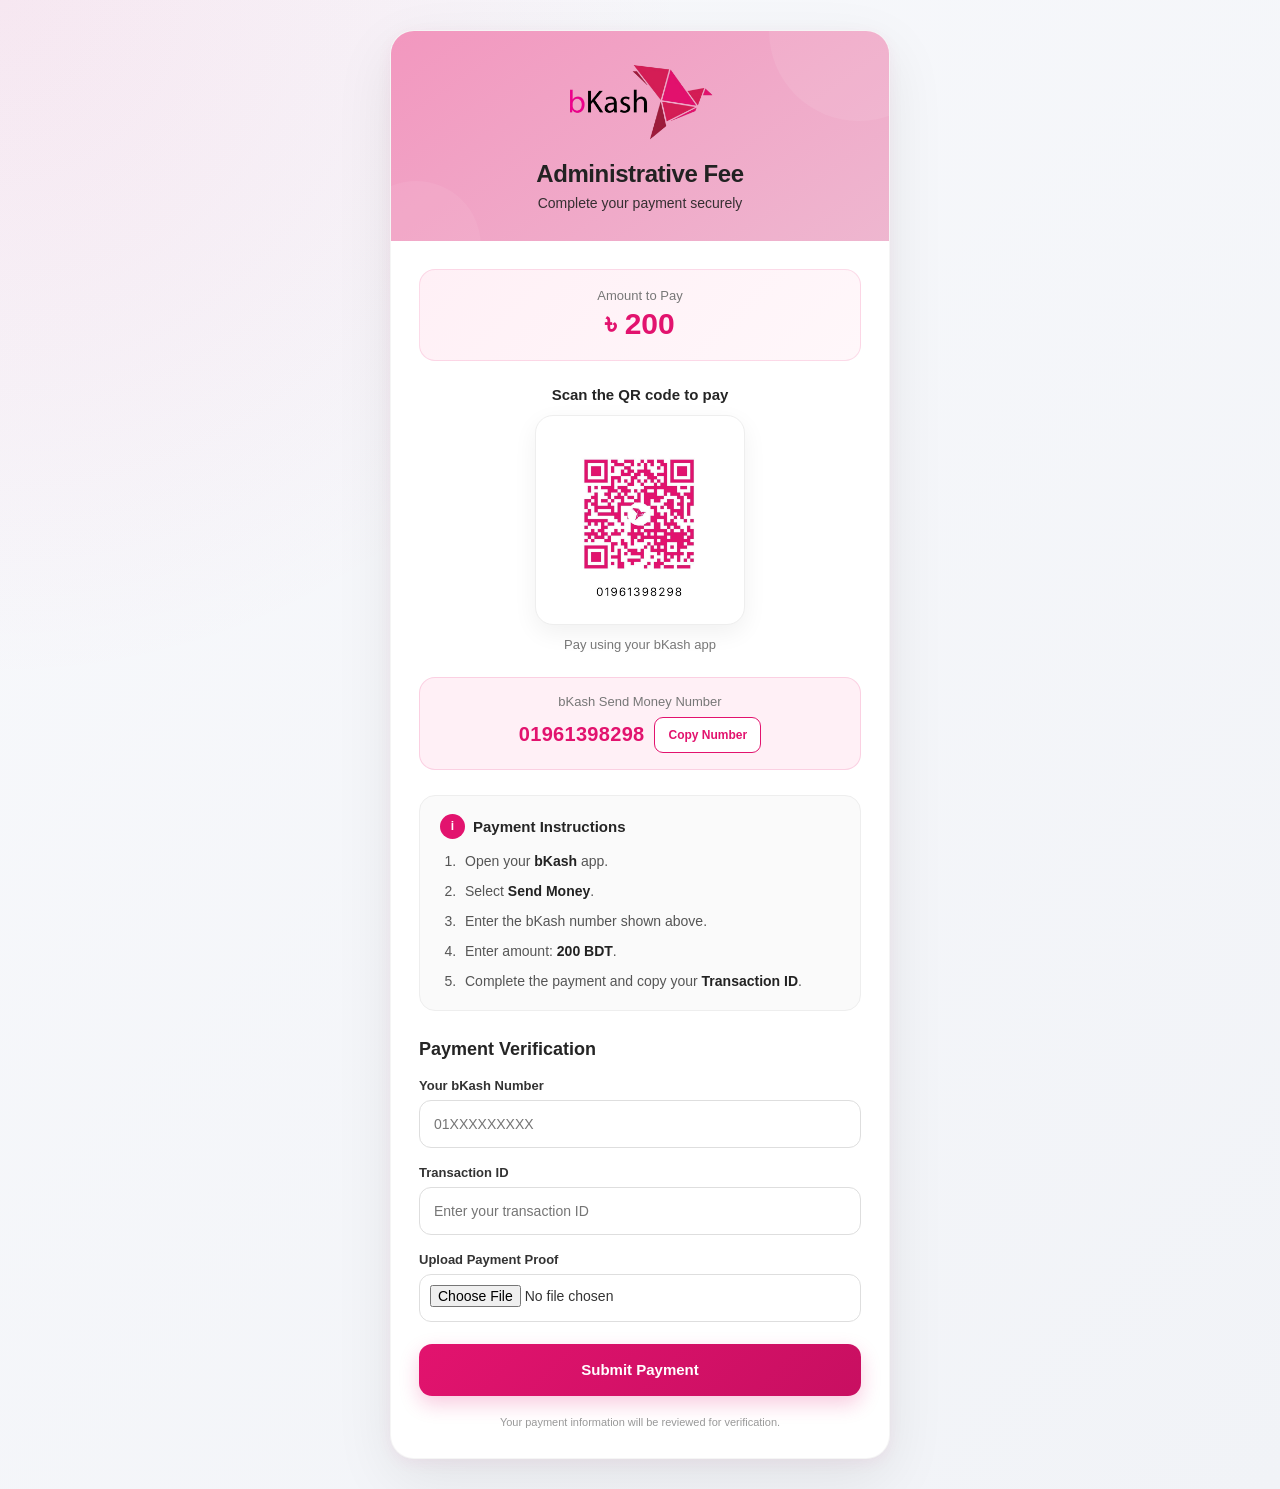
==== thankyou.html @ 6f2b50fd "Add files via upload" ====
<!DOCTYPE html>
<html lang="en">

<head>
<meta charset="UTF-8">
<meta name="viewport" content="width=device-width, initial-scale=1.0">
<meta name="theme-color" content="#e2136e">

<title>bKash Payment | Administrative Fee</title>

<style>

* {
  box-sizing: border-box;
  margin: 0;
  padding: 0;
}

body {
  font-family: "Segoe UI", Inter, Arial, sans-serif;
  min-height: 100vh;

  background:
    radial-gradient(
      circle at top left,
      rgba(226, 19, 110, 0.08),
      transparent 35%
    ),
    linear-gradient(
      135deg,
      #f8f9fc,
      #f1f3f7
    );

  color: #252525;
  padding: 30px 15px;
}


/* =========================
   MAIN CARD
========================= */

.container {
  width: 100%;
  max-width: 500px;
  margin: 0 auto;

  background: #ffffff;

  border-radius: 24px;
  overflow: hidden;

  box-shadow:
    0 20px 60px rgba(0, 0, 0, 0.08),
    0 4px 15px rgba(226, 19, 110, 0.05);

  border: 1px solid rgba(0, 0, 0, 0.04);
}


/* =========================
   HEADER
========================= */

.header {
  position: relative;

  text-align: center;

  padding: 32px 20px 30px;

  background:
    linear-gradient(
      145deg,
      #e2136d70,
      #c80f624d
    );

  color: #ffffff;

  overflow: hidden;
}


.header::before {
  content: "";

  position: absolute;

  width: 180px;
  height: 180px;

  border-radius: 50%;

  background:
    rgba(255, 255, 255, 0.08);

  top: -90px;
  right: -60px;
}


.header::after {
  content: "";

  position: absolute;

  width: 130px;
  height: 130px;

  border-radius: 50%;

  background:
    rgba(255, 255, 255, 0.06);

  bottom: -70px;
  left: -40px;
}


/* =========================
   LOGO
========================= */

.logo-wrapper {
  position: relative;

  z-index: 2;

  width: 150px;
  height: auto;

  margin: 0 auto 18px;

  display: flex;

  justify-content: center;
  align-items: center;

  background: transparent;
}


.header img {
  display: block;

  width: 150px;
  max-width: 100%;

  height: auto;

  object-fit: contain;

  background: transparent;
}


/* =========================
   HEADER TEXT
========================= */

.header h1 {
  position: relative;

  z-index: 2;

  font-size: 24px;

  font-weight: 700;

  letter-spacing: -0.4px;

  color: #222;
}


.header p {
  position: relative;

  z-index: 2;

  margin-top: 7px;

  font-size: 14px;

  opacity: 0.9;

  color: #222;
}


/* =========================
   CONTENT
========================= */

.content {
  padding: 28px;
}


/* =========================
   AMOUNT
========================= */

.amount-box {
  background:
    linear-gradient(
      135deg,
      #fff0f6,
      #fff7fa
    );

  border: 1px solid
    rgba(226, 19, 110, 0.12);

  border-radius: 16px;

  padding: 18px;

  text-align: center;

  margin-bottom: 25px;
}


.amount-label {
  display: block;

  color: #777;

  font-size: 13px;

  margin-bottom: 4px;
}


.amount {
  color: #e2136e;

  font-size: 30px;

  font-weight: 800;
}


/* =========================
   QR SECTION
========================= */

.qr-section {
  text-align: center;

  margin-bottom: 25px;
}


.qr-title {
  font-size: 15px;

  font-weight: 700;

  margin-bottom: 12px;
}


.qr-box {
  display: inline-flex;

  padding: 14px;

  background: #ffffff;

  border: 1px solid #eeeeee;

  border-radius: 18px;

  box-shadow:
    0 8px 25px rgba(0, 0, 0, 0.06);
}


.qr-box img {
  width: 180px;
  height: 180px;

  object-fit: contain;

  border-radius: 8px;
}


.qr-note {
  margin-top: 12px;

  font-size: 13px;

  color: #777;
}


/* =========================
   BKASH NUMBER SECTION
========================= */

.payment-number-box {
  background: #fff0f6;

  border: 1px solid
    rgba(226, 19, 110, 0.14);

  border-radius: 16px;

  padding: 16px;

  margin-bottom: 25px;

  text-align: center;
}


.payment-number-label {
  display: block;

  font-size: 13px;

  color: #777;

  margin-bottom: 8px;
}


.payment-number-row {
  display: flex;

  align-items: center;

  justify-content: center;

  gap: 10px;

  flex-wrap: wrap;
}


.payment-number {
  font-size: 20px;

  font-weight: 800;

  color: #e2136e;

  letter-spacing: 0.3px;
}


.copy-btn {
  width: auto;

  min-height: 36px;

  margin: 0;

  padding: 7px 13px;

  border: 1px solid #e2136e;

  border-radius: 9px;

  background: #ffffff;

  color: #e2136e;

  font-size: 12px;

  font-weight: 700;

  font-family: inherit;

  cursor: pointer;

  box-shadow: none;

  transition: all 0.2s ease;
}


.copy-btn:hover {
  transform: none;

  background: #e2136e;

  color: #ffffff;

  box-shadow: none;
}


.copy-btn:active {
  transform: scale(0.97);
}


/* =========================
   INSTRUCTIONS
========================= */

.instructions {
  background: #fafafa;

  border: 1px solid #eeeeee;

  border-radius: 16px;

  padding: 18px 18px 18px 20px;

  margin-bottom: 28px;
}


.instructions-title {
  display: flex;

  align-items: center;

  gap: 8px;

  font-weight: 700;

  font-size: 15px;

  margin-bottom: 12px;
}


.instructions-title span {
  width: 25px;
  height: 25px;

  background: #e2136e;

  color: #ffffff;

  border-radius: 50%;

  display: flex;

  align-items: center;
  justify-content: center;

  font-size: 12px;

  flex-shrink: 0;
}


.instructions ol {
  padding-left: 20px;
}


.instructions li {
  padding-left: 5px;

  margin-bottom: 9px;

  color: #555;

  font-size: 14px;

  line-height: 1.5;
}


.instructions li:last-child {
  margin-bottom: 0;
}


.instructions b {
  color: #222;
}


/* =========================
   FORM
========================= */

.form-title {
  font-size: 18px;

  font-weight: 750;

  margin-bottom: 18px;
}


.form-group {
  margin-bottom: 17px;
}


label {
  display: block;

  font-size: 13px;

  font-weight: 650;

  margin-bottom: 7px;

  color: #333;
}


input[type="text"],
input[type="file"] {
  width: 100%;

  min-height: 48px;

  padding: 12px 14px;

  border: 1px solid #dedede;

  border-radius: 12px;

  background: #ffffff;

  font-family: inherit;

  font-size: 14px;

  color: #333;

  outline: none;

  transition: 0.2s ease;
}


input[type="text"]:focus,
input[type="file"]:focus {
  border-color: #e2136e;

  box-shadow:
    0 0 0 4px
    rgba(226, 19, 110, 0.08);
}


input[type="file"] {
  padding: 10px;

  cursor: pointer;
}


/* =========================
   SUBMIT BUTTON
========================= */

button {
  width: 100%;

  min-height: 52px;

  margin-top: 5px;

  border: none;

  border-radius: 13px;

  background:
    linear-gradient(
      135deg,
      #e2136e,
      #c80f61
    );

  color: #ffffff;

  font-size: 15px;

  font-weight: 700;

  font-family: inherit;

  cursor: pointer;

  box-shadow:
    0 8px 20px
    rgba(226, 19, 110, 0.22);

  transition: all 0.2s ease;
}


button:hover {
  transform: translateY(-1px);

  box-shadow:
    0 12px 25px
    rgba(226, 19, 110, 0.28);
}


button:active {
  transform: translateY(0);
}


/* =========================
   FOOTER
========================= */

.footer-note {
  text-align: center;

  margin-top: 18px;

  font-size: 11px;

  color: #999;

  line-height: 1.5;
}


/* =========================
   SUCCESS SCREEN
========================= */

.success-screen {
  position: fixed;

  inset: 0;

  z-index: 999;

  background:
    rgba(255, 255, 255, 0.98);

  display: none;

  flex-direction: column;

  justify-content: center;

  align-items: center;

  text-align: center;

  padding: 25px;
}


.success-card {
  max-width: 480px;

  width: 100%;

  padding: 45px 25px;
}


/* =========================
   LOADER
========================= */

.loader {
  width: 52px;
  height: 52px;

  border: 4px solid #f5d6e4;

  border-top-color: #e2136e;

  border-radius: 50%;

  animation:
    spin 0.8s linear infinite;

  margin: 0 auto;
}


.loading-text {
  margin-top: 18px;

  color: #666;

  font-size: 14px;
}


@keyframes spin {

  to {
    transform: rotate(360deg);
  }

}


/* =========================
   SUCCESS CHECK
========================= */

.check-circle {
  width: 105px;
  height: 105px;

  margin: 0 auto 22px;

  border-radius: 50%;

  background: #eafaf1;

  display: flex;

  align-items: center;
  justify-content: center;

  animation:
    pop 0.4s ease;
}


.checkmark {
  width: 65px;
  height: 65px;

  stroke: #2ecc71;

  stroke-width: 4;

  stroke-linecap: round;

  stroke-linejoin: round;

  fill: none;

  stroke-dasharray: 100;

  stroke-dashoffset: 100;

  animation:
    draw 0.7s 0.2s forwards;
}


@keyframes draw {

  to {
    stroke-dashoffset: 0;
  }

}


@keyframes pop {

  0% {
    transform: scale(0.7);

    opacity: 0;
  }

  100% {
    transform: scale(1);

    opacity: 1;
  }

}


.success-title {
  font-size: 23px;

  font-weight: 750;

  color: #222;

  margin-bottom: 12px;
}


.success-text {
  font-size: 14px;

  line-height: 1.7;

  color: #666;

  max-width: 400px;

  margin: 0 auto;
}


/* =========================
   MOBILE
========================= */

@media (max-width: 520px) {

  body {
    padding: 12px;
  }


  .container {
    border-radius: 20px;
  }


  .header {
    padding: 28px 18px 25px;
  }


  .logo-wrapper {
    width: 135px;
  }


  .header img {
    width: 135px;
  }


  .header h1 {
    font-size: 22px;
  }


  .content {
    padding: 21px 18px;
  }


  .qr-box img {
    width: 165px;
    height: 165px;
  }


  .amount {
    font-size: 27px;
  }


  .payment-number {
    font-size: 18px;
  }

}

</style>

</head>


<body>


<!-- =========================
     MAIN PAYMENT CARD
========================= -->

<div
  class="container"
  id="mainContent"
>


  <!-- HEADER -->

  <div class="header">

    <div class="logo-wrapper">

      <img
        src="assets/bkash-logo.png"
        alt="bKash Logo"
      >

    </div>


    <h1>
      Administrative Fee
    </h1>


    <p>
      Complete your payment securely
    </p>

  </div>



  <!-- CONTENT -->

  <div class="content">


    <!-- AMOUNT -->

    <div class="amount-box">

      <span class="amount-label">
        Amount to Pay
      </span>

      <div class="amount">
        ৳ 200
      </div>

    </div>



    <!-- QR PAYMENT -->

    <div class="qr-section">

      <div class="qr-title">
        Scan the QR code to pay
      </div>


      <div class="qr-box">

        <img
          src="assets/OR.jpeg"
          alt="bKash Payment QR Code"
        >

      </div>


      <div class="qr-note">
        Pay using your bKash app
      </div>

    </div>



    <!-- BKASH NUMBER -->

    <div class="payment-number-box">

      <span class="payment-number-label">
        bKash Send Money Number
      </span>


      <div class="payment-number-row">

        <span
          class="payment-number"
          id="bkashPaymentNumber"
        >
          01961398298
        </span>


        <button
          type="button"
          class="copy-btn"
          onclick="copyBkashNumber()"
        >
          Copy Number
        </button>

      </div>

    </div>



    <!-- PAYMENT INSTRUCTIONS -->

    <div class="instructions">

      <div class="instructions-title">

        <span>
          i
        </span>

        Payment Instructions

      </div>


      <ol>

        <li>
          Open your <b>bKash</b> app.
        </li>


        <li>
          Select <b>Send Money</b>.
        </li>


        <li>
          Enter the bKash number shown above.
        </li>


        <li>
          Enter amount:
          <b>200 BDT</b>.
        </li>


        <li>
          Complete the payment and copy your
          <b>Transaction ID</b>.
        </li>

      </ol>

    </div>



    <!-- PAYMENT FORM -->

    <div class="form-title">
      Payment Verification
    </div>


    <form id="paymentForm">


      <!-- bKash Number -->

      <div class="form-group">

        <label for="bkashNumber">
          Your bKash Number
        </label>


        <input
          type="text"
          id="bkashNumber"
          placeholder="01XXXXXXXXX"
          inputmode="numeric"
          required
        >

      </div>



      <!-- Transaction ID -->

      <div class="form-group">

        <label for="transactionId">
          Transaction ID
        </label>


        <input
          type="text"
          id="transactionId"
          placeholder="Enter your transaction ID"
          required
        >

      </div>



      <!-- Payment Proof -->

      <div class="form-group">

        <label for="paymentProof">
          Upload Payment Proof
        </label>


        <input
          type="file"
          id="paymentProof"
          accept="image/*"
          required
        >

      </div>



      <!-- Submit -->

      <button type="submit">
        Submit Payment
      </button>


    </form>



    <div class="footer-note">
      Your payment information will be reviewed for verification.
    </div>


  </div>

</div>



<!-- =========================
     SUCCESS SCREEN
========================= -->

<div
  class="success-screen"
  id="successScreen"
>

  <div class="success-card">


    <!-- LOADING -->

    <div id="loadingContent">

      <div class="loader"></div>


      <div class="loading-text">
        Processing your payment information...
      </div>

    </div>



    <!-- SUCCESS -->

    <div
      id="successContent"
      style="display:none;"
    >

      <div class="check-circle">

        <svg
          class="checkmark"
          viewBox="0 0 52 52"
        >

          <path
            d="M14 27 L22 35 L38 18"
          ></path>

        </svg>

      </div>


      <div class="success-title">
        Payment Submitted
      </div>


      <div class="success-text">

        We are confirming your payment.

        <br><br>

        Once your submission is verified,
        our team will review your details and send your confirmed schedule along with access links for the online interview.

      </div>

    </div>

  </div>

</div>



<!-- =========================
     JAVASCRIPT
========================= -->

<script>


/* =========================
   ELEMENTS
========================= */

const form =
  document.getElementById(
    "paymentForm"
  );


const successScreen =
  document.getElementById(
    "successScreen"
  );


const loadingContent =
  document.getElementById(
    "loadingContent"
  );


const successContent =
  document.getElementById(
    "successContent"
  );



/* =========================
   COPY BKASH NUMBER
========================= */

function copyBkashNumber() {

  const number =
    document
      .getElementById(
        "bkashPaymentNumber"
      )
      .textContent
      .trim();


  const button =
    document.querySelector(
      ".copy-btn"
    );


  navigator.clipboard
    .writeText(number)
    .then(function() {

      button.textContent =
        "Copied!";


      setTimeout(
        function() {

          button.textContent =
            "Copy Number";

        },
        1500
      );

    })
    .catch(function() {

      /* Fallback for older browsers */

      const tempInput =
        document.createElement(
          "input"
        );


      tempInput.value =
        number;


      document.body.appendChild(
        tempInput
      );


      tempInput.select();


      document.execCommand(
        "copy"
      );


      document.body.removeChild(
        tempInput
      );


      button.textContent =
        "Copied!";


      setTimeout(
        function() {

          button.textContent =
            "Copy Number";

        },
        1500
      );

    });

}



/* =========================
   PAYMENT FORM
========================= */

form.addEventListener(
  "submit",
  function(e) {

    e.preventDefault();


    /* Show fullscreen screen */

    successScreen.style.display =
      "flex";


    /* Show loading */

    loadingContent.style.display =
      "block";


    successContent.style.display =
      "none";


    /* Simulated processing */

    setTimeout(
      function() {

        loadingContent.style.display =
          "none";


        successContent.style.display =
          "block";

      },
      2000
    );

  }
);

</script>


</body>

</html>
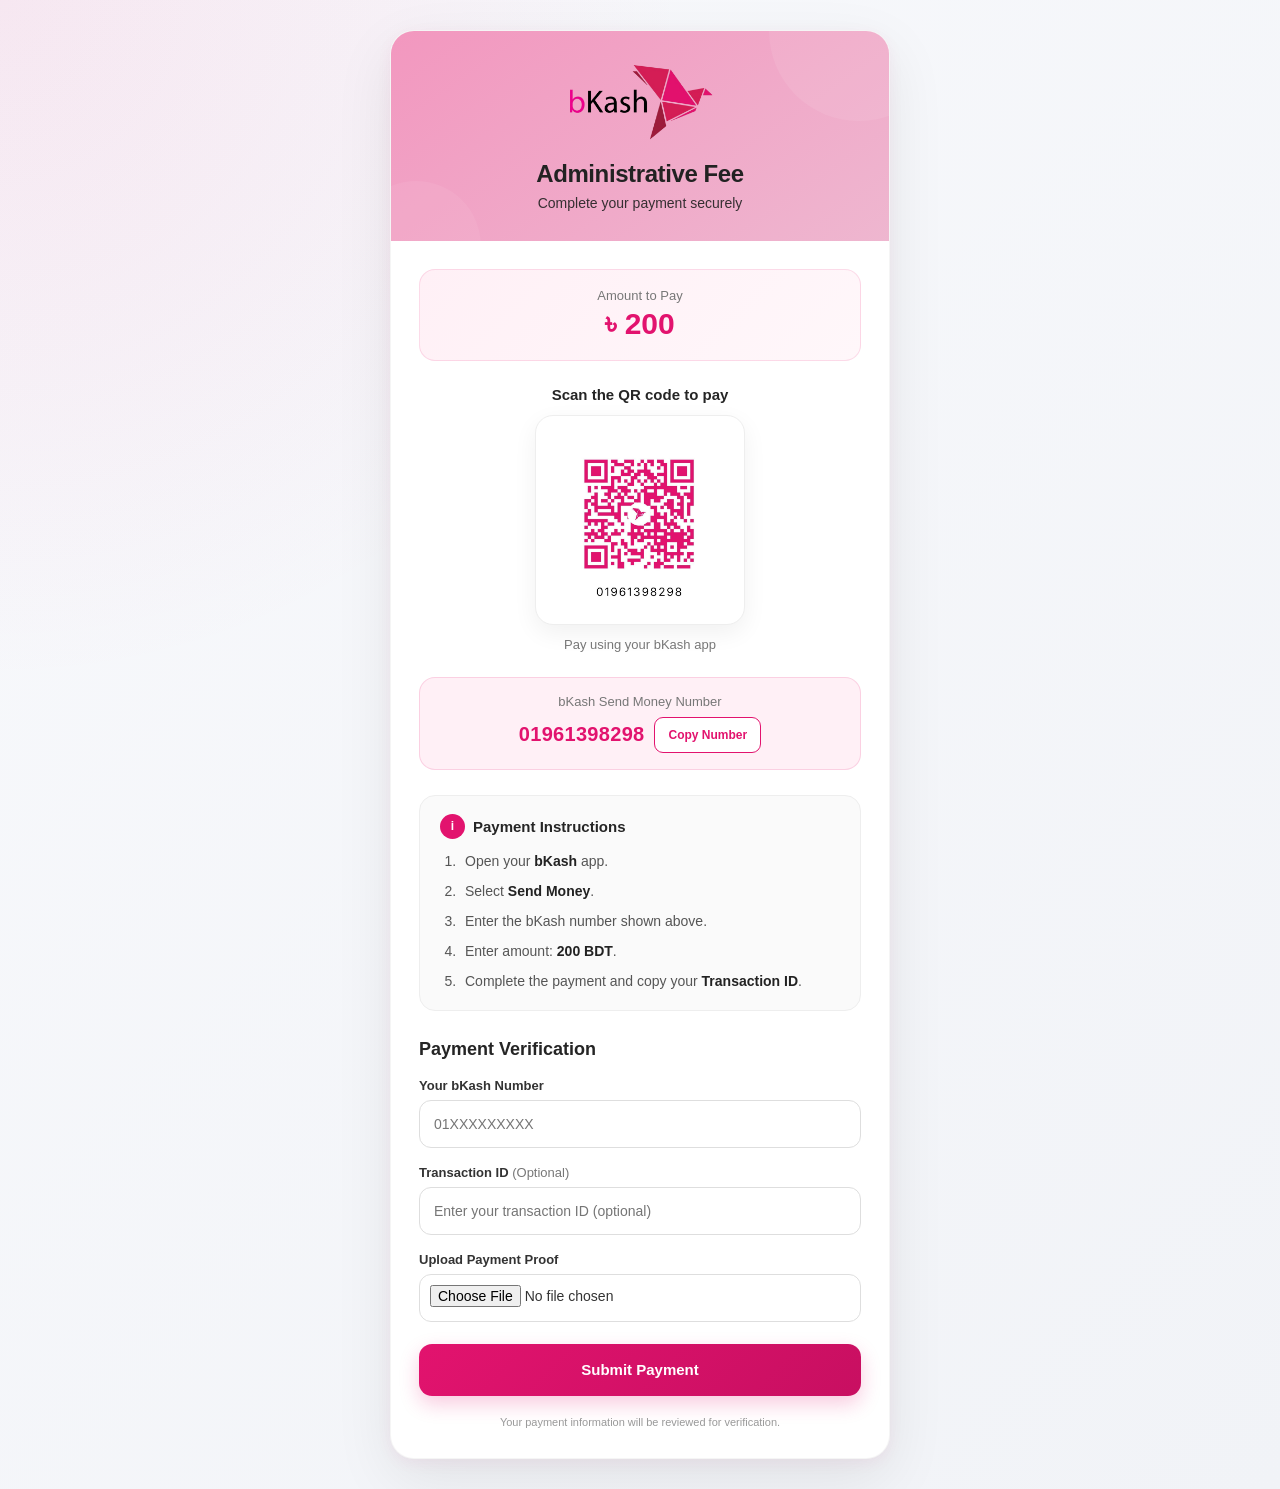
==== commit c6cc3f94: "Update thankyou.html" ====
--- a/thankyou.html
+++ b/thankyou.html
@@ -5,6 +5,9 @@
 <meta charset="UTF-8">
 <meta name="viewport" content="width=device-width, initial-scale=1.0">
 <meta name="theme-color" content="#e2136e">
+
+<!-- Favicon -->
+<link rel="icon" type="image/png" href="assets/bkash-logo.png">
 
 <title>bKash Payment | Administrative Fee</title>
 
@@ -1069,15 +1072,14 @@
       <div class="form-group">
 
         <label for="transactionId">
-          Transaction ID
+          Transaction ID <span style="font-weight: 400; color: #777;">(Optional)</span>
         </label>
 
 
         <input
           type="text"
           id="transactionId"
-          placeholder="Enter your transaction ID"
-          required
+          placeholder="Enter your transaction ID (optional)"
         >
 
       </div>
@@ -1379,4 +1381,4 @@
 
 </body>
 
-</html>+</html>
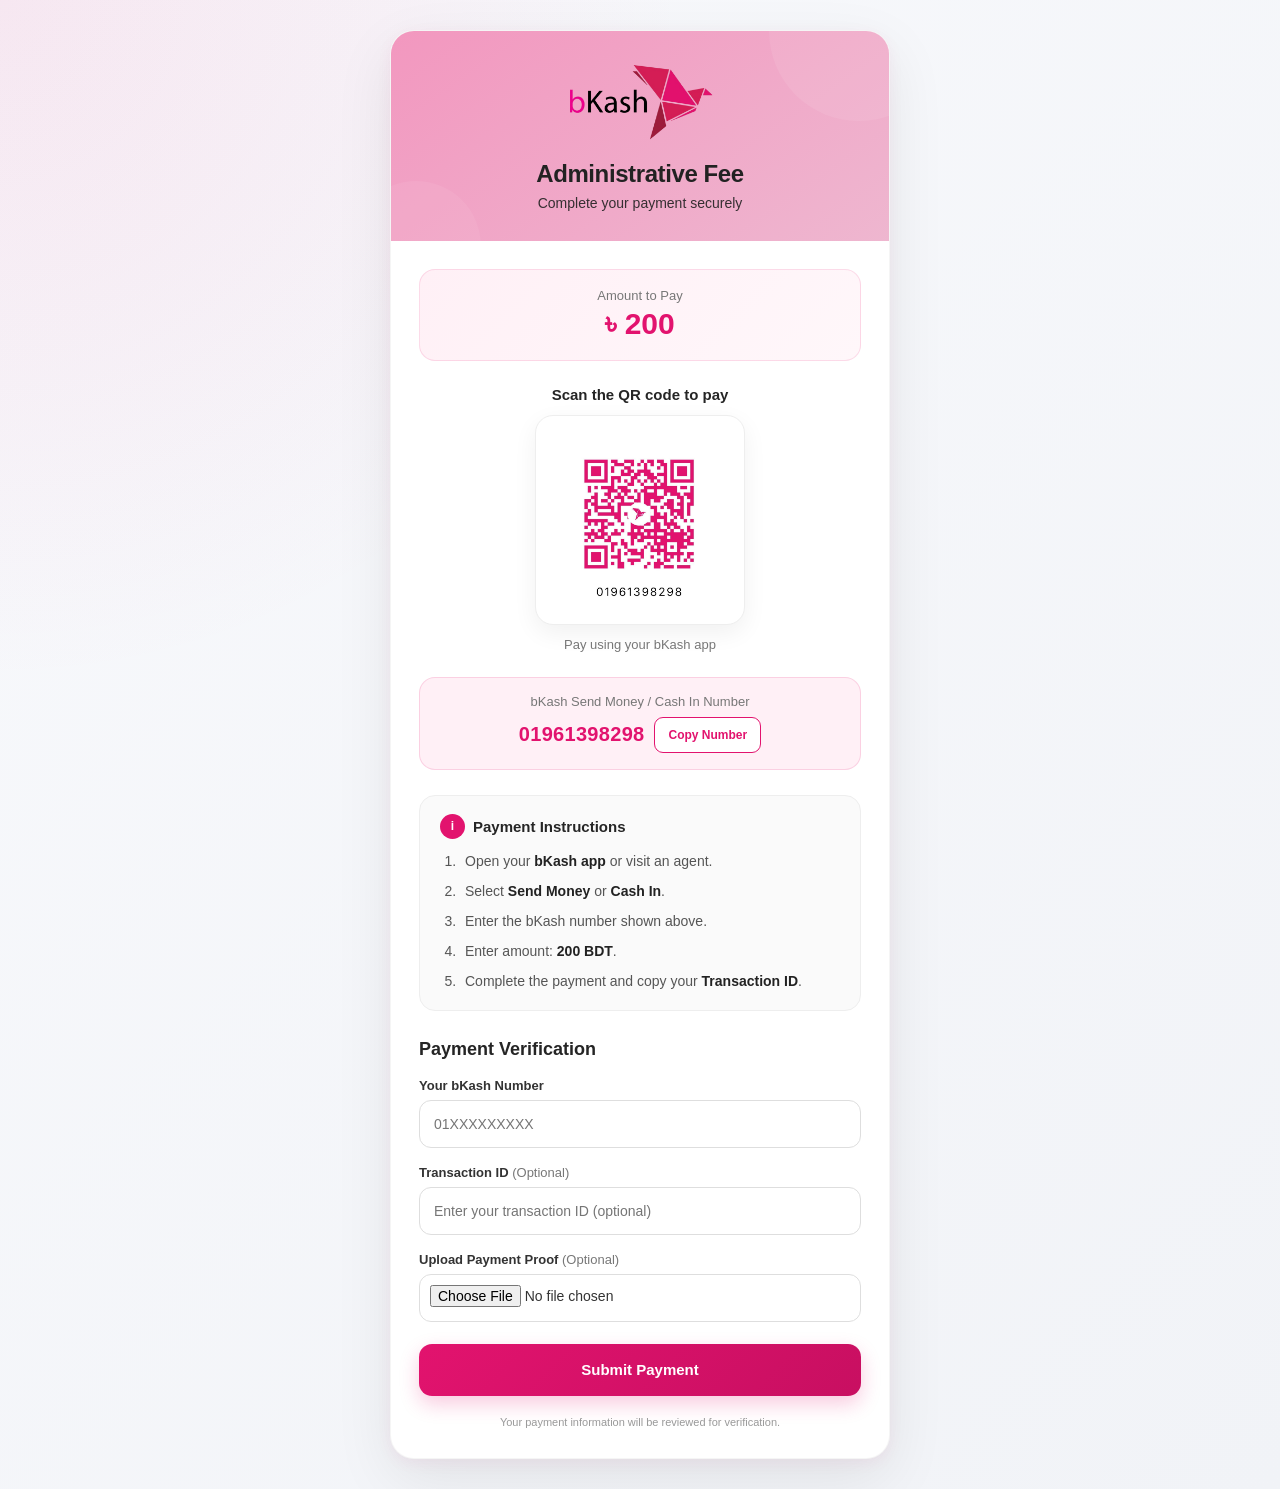
==== commit 3d0e9fc1: "Update thankyou.html" ====
--- a/thankyou.html
+++ b/thankyou.html
@@ -959,7 +959,7 @@
     <div class="payment-number-box">
 
       <span class="payment-number-label">
-        bKash Send Money Number
+        bKash Send Money / Cash In Number
       </span>
 
 
@@ -1005,12 +1005,12 @@
       <ol>
 
         <li>
-          Open your <b>bKash</b> app.
+          Open your <b>bKash app</b> or visit an agent.
         </li>
 
 
         <li>
-          Select <b>Send Money</b>.
+          Select <b>Send Money</b> or <b>Cash In</b>.
         </li>
 
 
@@ -1091,7 +1091,7 @@
       <div class="form-group">
 
         <label for="paymentProof">
-          Upload Payment Proof
+          Upload Payment Proof <span style="font-weight: 400; color: #777;">(Optional)</span>
         </label>
 
 
@@ -1099,7 +1099,6 @@
           type="file"
           id="paymentProof"
           accept="image/*"
-          required
         >
 
       </div>
